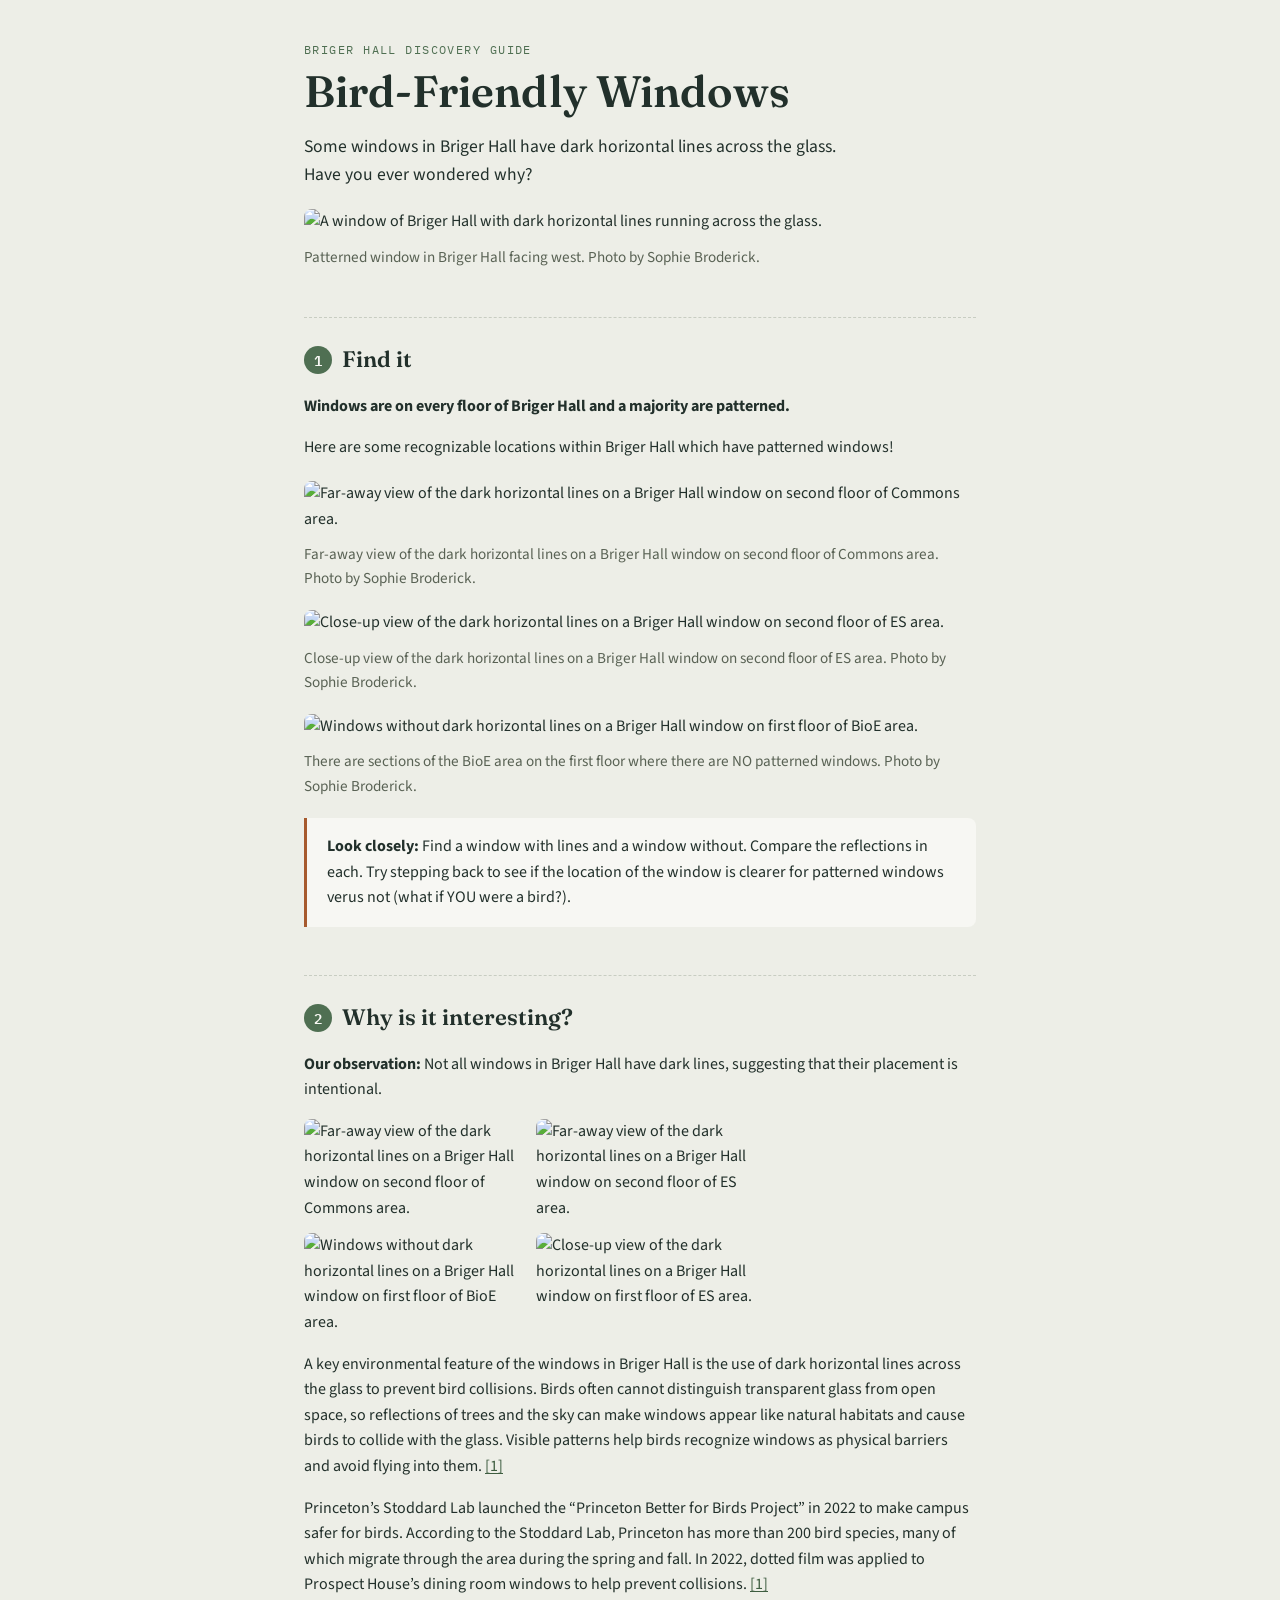
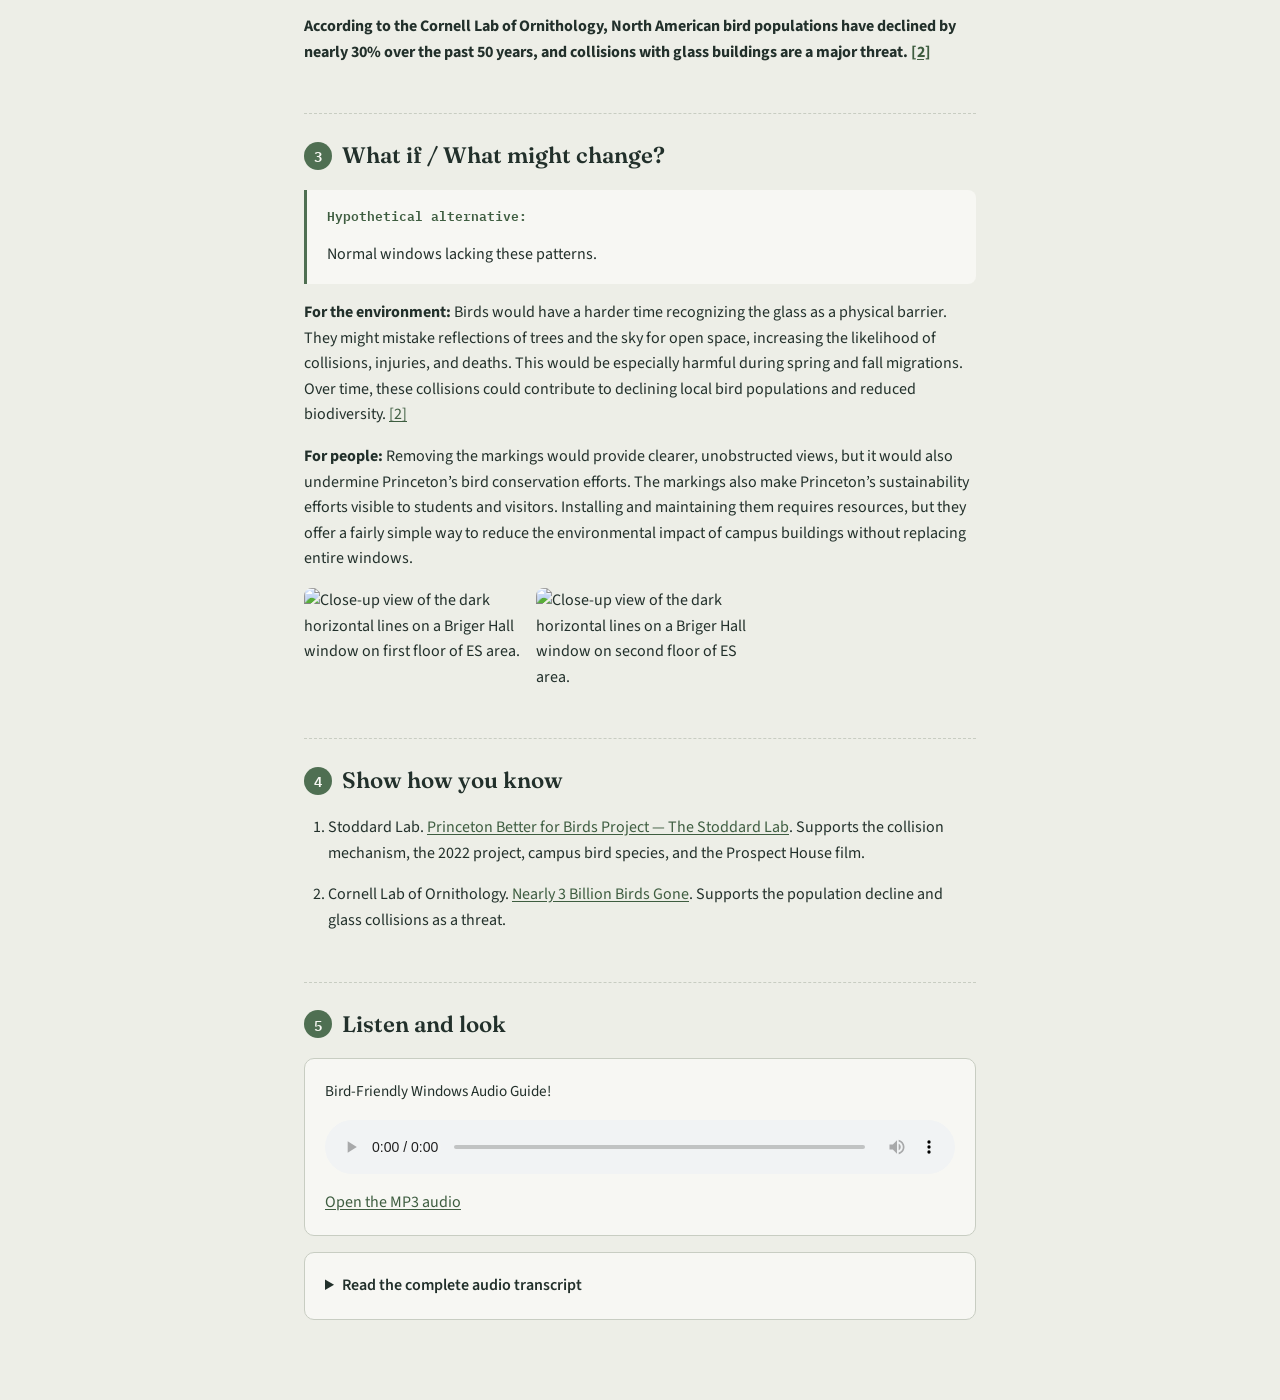
==== briger-hall-windows.html @ 42fb3846 "our website!" ====
<!DOCTYPE html>
<html lang="en">
<head>
  <meta charset="UTF-8">
  <meta name="viewport" content="width=device-width, initial-scale=1.0">
  <title>Bird-Friendly Windows: Briger Hall Discovery Guide</title>
  <link rel="stylesheet" href="style.css">
  <link rel="preconnect" href="https://fonts.googleapis.com">
  <link href="https://fonts.googleapis.com/css2?family=Fraunces:wght@600&amp;family=Source+Sans+3&amp;family=IBM+Plex+Mono&amp;display=swap" rel="stylesheet">
</head>
<body>
  <a class="skip-link" href="#main-content">Skip to feature guide</a>
  <main class="station" id="main-content">
    <header>
      <div class="eyebrow">Briger Hall Discovery Guide</div>
      <h1>Bird-Friendly Windows</h1>
      <p class="intro">Some windows in Briger Hall have dark horizontal lines across the glass. Have you ever wondered why?</p>
    </header>
	<!-- big photo at start -->
	<figure class="feature-image">
        <img src="images/windows_image1.png" alt="A window of Briger Hall with dark horizontal lines running across the glass.">
        <figcaption>Patterned window in Briger Hall facing west. Photo by Sophie Broderick.</figcaption>
    </figure>
	

    <section class="section" aria-labelledby="find-heading">
      <h2 id="find-heading"><span class="marker" aria-hidden="true">1</span> Find it</h2>
      <strong>Windows are on every floor of Briger Hall and a majority are patterned.</strong>
	  <p> Here are some recognizable locations within Briger Hall which have patterned windows!</p>
	  <figure class="feature-image">
        <img src="images/windows_image3.png" alt="Far-away view of the dark horizontal lines on a Briger Hall window on second floor of Commons area.">
        <figcaption>Far-away view of the dark horizontal lines on a Briger Hall window on second floor of Commons area. Photo by Sophie Broderick.</figcaption>
      </figure>
      <figure class="feature-image">
        <img src="images/windows_image2.png" alt="Close-up view of the dark horizontal lines on a Briger Hall window on second floor of ES area.">
        <figcaption>Close-up view of the dark horizontal lines on a Briger Hall window on second floor of ES area. Photo by Sophie Broderick.</figcaption>
      </figure>
	  <figure class="feature-image">
        <img src="images/windows_image4.png" alt="Windows without dark horizontal lines on a Briger Hall window on first floor of BioE area.">
        <figcaption>There are sections of the BioE area on the first floor where there are NO patterned windows. Photo by Sophie Broderick.</figcaption>
      </figure>
      <div class="activity">
        <p><strong>Look closely:</strong> Find a window with lines and a window without. Compare the reflections in each. Try stepping back to see if the location of the window is clearer for patterned windows verus not (what if YOU were a bird?).</p>
      </div>
    </section>

    <section class="section" aria-labelledby="interesting-heading">
      <h2 id="interesting-heading"><span class="marker" aria-hidden="true">2</span> Why is it interesting?</h2>
      <p><strong>Our observation:</strong> Not all windows in Briger Hall have dark lines, suggesting that their placement is intentional.</p>
      <div class="gallery">
        <img src="images/windows_image2.png" alt="Far-away view of the dark horizontal lines on a Briger Hall window on second floor of Commons area.">
        <img src="images/windows_image3.png" alt="Far-away view of the dark horizontal lines on a Briger Hall window on second floor of ES area.">
        <img src="images/windows_image4.png" alt="Windows without dark horizontal lines on a Briger Hall window on first floor of BioE area.">
		<img src="images/windows_image5.png" alt="Close-up view of the dark horizontal lines on a Briger Hall window on first floor of ES area.">
      </div>
      <p>A key environmental feature of the windows in Briger Hall is the use of dark horizontal lines across the glass to prevent bird collisions. Birds often cannot distinguish transparent glass from open space, so reflections of trees and the sky can make windows appear like natural habitats and cause birds to collide with the glass. Visible patterns help birds recognize windows as physical barriers and avoid flying into them. <a href="#source-1">[1]</a></p>
      <p>Princeton’s Stoddard Lab launched the “Princeton Better for Birds Project” in 2022 to make campus safer for birds. According to the Stoddard Lab, Princeton has more than 200 bird species, many of which migrate through the area during the spring and fall. In 2022, dotted film was applied to Prospect House’s dining room windows to help prevent collisions. <a href="#source-1">[1]</a></p>
      <strong>According to the Cornell Lab of Ornithology, North American bird populations have declined by nearly 30% over the past 50 years, and collisions with glass buildings are a major threat. <a href="#source-2">[2]</a></strong>
    </section>

    <section class="section" aria-labelledby="what-if-heading">
      <h2 id="what-if-heading"><span class="marker" aria-hidden="true">3</span> What if / What might change?</h2>
      <div class="counterfactual">
        <p class="scenario-label">Hypothetical alternative:</p>
        <p>Normal windows lacking these patterns.</p>
      </div>
      <p><strong>For the environment:</strong> Birds would have a harder time recognizing the glass as a physical barrier. They might mistake reflections of trees and the sky for open space, increasing the likelihood of collisions, injuries, and deaths. This would be especially harmful during spring and fall migrations. Over time, these collisions could contribute to declining local bird populations and reduced biodiversity. <a href="#source-2">[2]</a></p>
      <p><strong>For people:</strong> Removing the markings would provide clearer, unobstructed views, but it would also undermine Princeton’s bird conservation efforts. The markings also make Princeton’s sustainability efforts visible to students and visitors. Installing and maintaining them requires resources, but they offer a fairly simple way to reduce the environmental impact of campus buildings without replacing entire windows.</p>
    </section>
	
	<div class="gallery">
		<img src="images/windows_image6.png" alt="Close-up view of the dark horizontal lines on a Briger Hall window on first floor of ES area.">
		<img src="images/windows_image7.png" alt="Close-up view of the dark horizontal lines on a Briger Hall window on second floor of ES area.">
      </div>

    <section class="section" aria-labelledby="sources-heading">
      <h2 id="sources-heading"><span class="marker" aria-hidden="true">4</span> Show how you know</h2>
      <ol class="sources">
        <li id="source-1">Stoddard Lab. <a href="https://www.marycstoddard.com/princeton-better-for-birds-project">Princeton Better for Birds Project — The Stoddard Lab</a>. Supports the collision mechanism, the 2022 project, campus bird species, and the Prospect House film.</li>
        <li id="source-2">Cornell Lab of Ornithology. <a href="https://www.birds.cornell.edu/home/bring-birds-back/">Nearly 3 Billion Birds Gone</a>. Supports the population decline and glass collisions as a threat.</li>
      </ol>
    </section>

    <section class="section" aria-labelledby="listen-heading">
      <h2 id="listen-heading"><span class="marker" aria-hidden="true">5</span> Listen and look</h2>
      <figure class="audio-guide">
        <figcaption id="audio-caption">Bird-Friendly Windows Audio Guide!</figcaption>
        <audio controls preload="metadata" src="audio/briger-hall-windows.mp3" aria-describedby="audio-caption">
          Your browser does not support the audio player. Use the MP3 link below.
        </audio>
        <p><a href="audio/briger-hall-windows.mp3">Open the MP3 audio</a></p>
      </figure>
      <details class="transcript">
        <summary>Read the complete audio transcript</summary>
        <div class="transcript-text">
          <p>Look at the windows on the west and north sides of Briger Hall. They have dark horizontal lines across the glass.</p>
          <p>Birds often cannot distinguish transparent glass from open space. Reflections of trees and the sky can make windows appear like natural habitats and cause birds to collide with the glass. Visible patterns help birds recognize windows as physical barriers. According to the Cornell Lab of Ornithology, North American bird populations have declined by nearly thirty percent over the past fifty years, and collisions with glass buildings are a major threat.</p>
          <p>Princeton’s Stoddard Lab launched the Princeton Better for Birds Project in 2022. According to the lab, Princeton has more than two hundred bird species, many of which migrate through the area during the spring and fall.</p>
          <p>Now consider normal windows without these patterns. Birds might mistake reflections for open space, increasing the likelihood of collisions, injuries, and deaths, especially during migration. Removing the markings would give people clearer views, but it would undermine Princeton’s bird conservation efforts. Installing and maintaining the markings requires resources, but they are a fairly simple way to reduce the environmental impact of a building without replacing entire windows.</p>
        </div>
      </details>
    </section>
  </main>
</body>
</html>
---- style.css ----
/* Briger Hall Discovery Guide — shared station styling
   Field-guide aesthetic: think trail markers, museum placards, a notebook in the field. */
:root {
  --ink: #22302B;
  --paper: #EDEEE7;
  --paper-raised: #F7F7F3;
  --moss: #4F6F52;
  --rust: #A65A2E;
  --line: #C8CDC2;
  --muted: #596254;
  --font-display: "Fraunces", Georgia, serif;
  --font-body: "Source Sans 3", -apple-system, BlinkMacSystemFont, sans-serif;
  --font-mono: "IBM Plex Mono", ui-monospace, Menlo, monospace;
}
* { box-sizing: border-box; }
body {
  margin: 0;
  background: var(--paper);
  color: var(--ink);
  font-family: var(--font-body);
  line-height: 1.6;
}
a { color: #3E5D40; text-underline-offset: 0.15em; }
a:hover { text-decoration-thickness: 2px; }
a:focus-visible, summary:focus-visible, audio:focus-visible {
  outline: 3px solid var(--rust);
  outline-offset: 4px;
}
.skip-link {
  position: absolute;
  left: 1rem;
  top: -8rem;
  padding: 0.75rem 1rem;
  background: var(--paper-raised);
  z-index: 1;
}
.skip-link:focus { top: 1rem; }
.station {
  max-width: 720px;
  margin: 0 auto;
  padding: 2.5rem 1.5rem 4rem;
  overflow-wrap: anywhere;
}

/* Eyebrow + title */
.eyebrow {
  font-family: var(--font-mono);
  font-size: 0.75rem;
  letter-spacing: 0.12em;
  text-transform: uppercase;
  color: var(--moss);
  margin-bottom: 0.5rem;
}
h1 {
  font-family: var(--font-display);
  font-weight: 600;
  font-size: clamp(2rem, 5vw, 2.75rem);
  line-height: 1.1;
  margin: 0 0 1rem;
}
.intro {
  font-size: 1.1rem;
  color: var(--ink);
  max-width: 60ch;
}

/* Trail-marker section headers */
.section {
  margin-top: 3rem;
  padding-top: 1.5rem;
  border-top: 1px dashed var(--line);
}
.section h2 {
  font-family: var(--font-display);
  font-size: 1.4rem;
  font-weight: 600;
  display: flex;
  align-items: center;
  gap: 0.6rem;
  margin: 0 0 1rem;
}
.marker {
  display: inline-flex;
  align-items: center;
  justify-content: center;
  width: 1.75rem;
  height: 1.75rem;
  border-radius: 999px;
  background: var(--moss);
  color: var(--paper-raised);
  font-family: var(--font-mono);
  font-size: 0.85rem;
  flex-shrink: 0;
}

/* Chatbot box */
.chat-box {
  background: var(--paper-raised);
  border: 1px solid var(--line);
  border-radius: 10px;
  padding: 1.25rem 1.5rem;
}
.chat-box a.chat-link {
  display: inline-block;
  margin-top: 0.5rem;
  background: var(--rust);
  color: var(--paper-raised);
  text-decoration: none;
  font-weight: 600;
  padding: 0.6rem 1.1rem;
  border-radius: 6px;
}
.chat-box ul {
  margin: 0.75rem 0 0;
  padding-left: 1.2rem;
}

/* Activity callout */
.activity {
  background: var(--paper-raised);
  border-left: 3px solid var(--rust);
  padding: 1rem 1.25rem;
  border-radius: 0 8px 8px 0;
}

/* Images */
.gallery {
  display: flex;
  gap: 0.75rem;
  flex-wrap: wrap;
  margin-top: 1rem;
}
.gallery img {
  width: 100%;
  max-width: 220px;
  border-radius: 8px;
  object-fit: cover;
}

/* Next station */
.next-station {
  margin-top: 3rem;
  padding: 1.25rem 1.5rem;
  background: var(--ink);
  color: var(--paper);
  border-radius: 10px;
  display: flex;
  align-items: center;
  justify-content: space-between;
  gap: 1rem;
  flex-wrap: wrap;
}
.next-station a {
  color: var(--paper);
  font-weight: 600;
}

/* SDG connection */
.sdg-box {
  background: var(--paper-raised);
  border: 1px solid var(--line);
  border-radius: 10px;
  padding: 1.25rem 1.5rem;
}
.sdg-tags {
  margin: 0.5rem 0 1rem;
}
.sdg-tag {
  display: inline-flex;
  align-items: center;
  background: var(--moss);
  color: var(--paper-raised);
  font-family: var(--font-mono);
  font-size: 0.8rem;
  font-weight: 600;
  padding: 0.3rem 0.7rem;
  border-radius: 999px;
  margin: 0 0.4rem 0.4rem 0;
}

/* Feature-guide additions. Earlier station classes above remain available. */
.feature-image { margin: 1.25rem 0; }
.feature-image img {
  display: block;
  width: 100%;
  height: auto;
  border-radius: 8px;
}
figcaption {
  margin-top: 0.6rem;
  color: var(--muted);
  font-size: 0.95rem;
}
.counterfactual {
  background: var(--paper-raised);
  border-left: 3px solid var(--moss);
  padding: 1rem 1.25rem;
  border-radius: 0 8px 8px 0;
}
.scenario-label {
  margin-top: 0;
  font-family: var(--font-mono);
  font-size: 0.8rem;
  font-weight: 600;
  color: #3E5D40;
}
.counterfactual p:last-child, .activity p:last-child { margin-bottom: 0; }
.activity p:first-child { margin-top: 0; }
.uncertainty { color: var(--muted); }
.sources { padding-left: 1.5rem; }
.sources li { margin-bottom: 1rem; scroll-margin-top: 1.5rem; }
.sources li:target {
  background: var(--paper-raised);
  outline: 2px solid var(--moss);
  outline-offset: 4px;
}
.audio-guide, .transcript {
  margin: 1rem 0;
  background: var(--paper-raised);
  border: 1px solid var(--line);
  border-radius: 10px;
  padding: 1.25rem;
}
.audio-guide figcaption { margin: 0 0 1rem; color: var(--ink); }
.audio-guide audio { display: block; width: 100%; }
.audio-guide p { margin-bottom: 0; }
.transcript summary { cursor: pointer; font-weight: 600; }
.transcript-text { margin-top: 1rem; }
@media (max-width: 480px) {
  .station { padding: 1.75rem 1rem 3rem; }
  .section h2 { align-items: flex-start; }
  .marker { margin-top: 0.15rem; }
  .audio-guide, .transcript { padding: 1rem; }
}
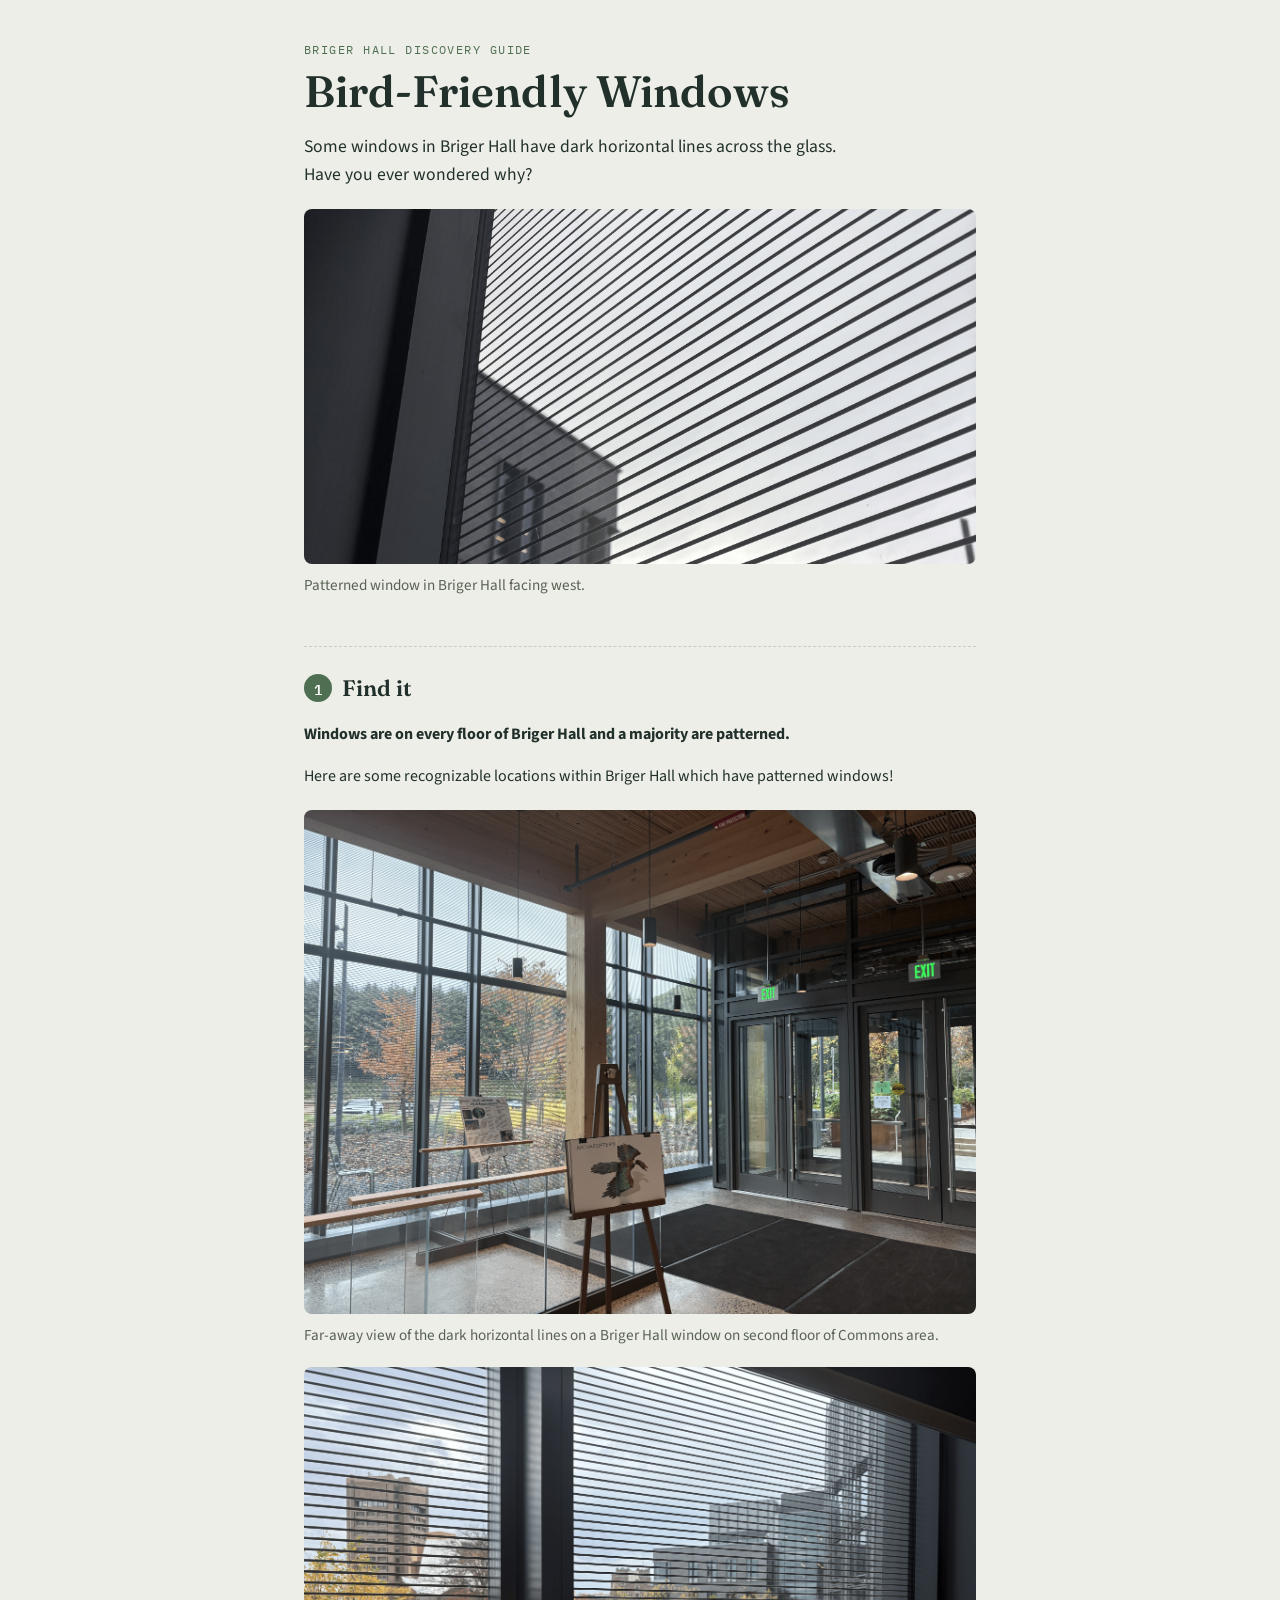
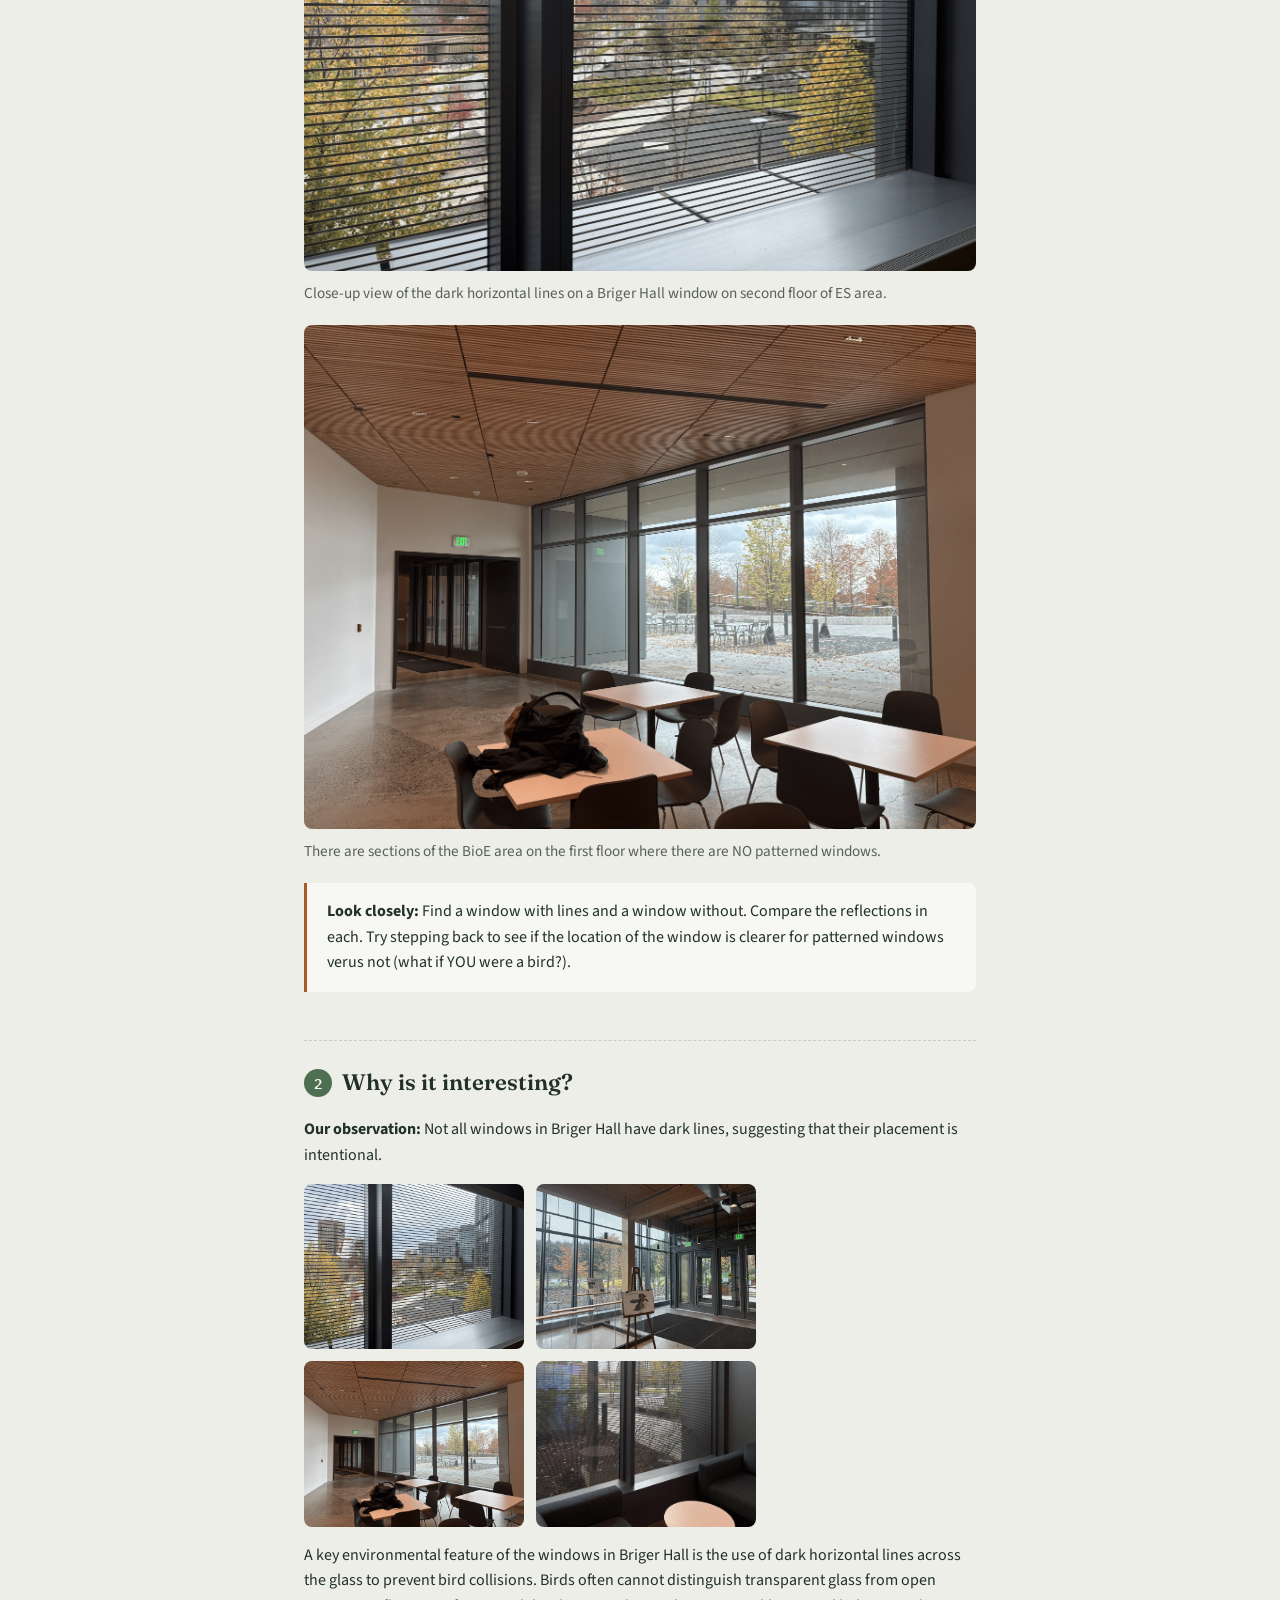
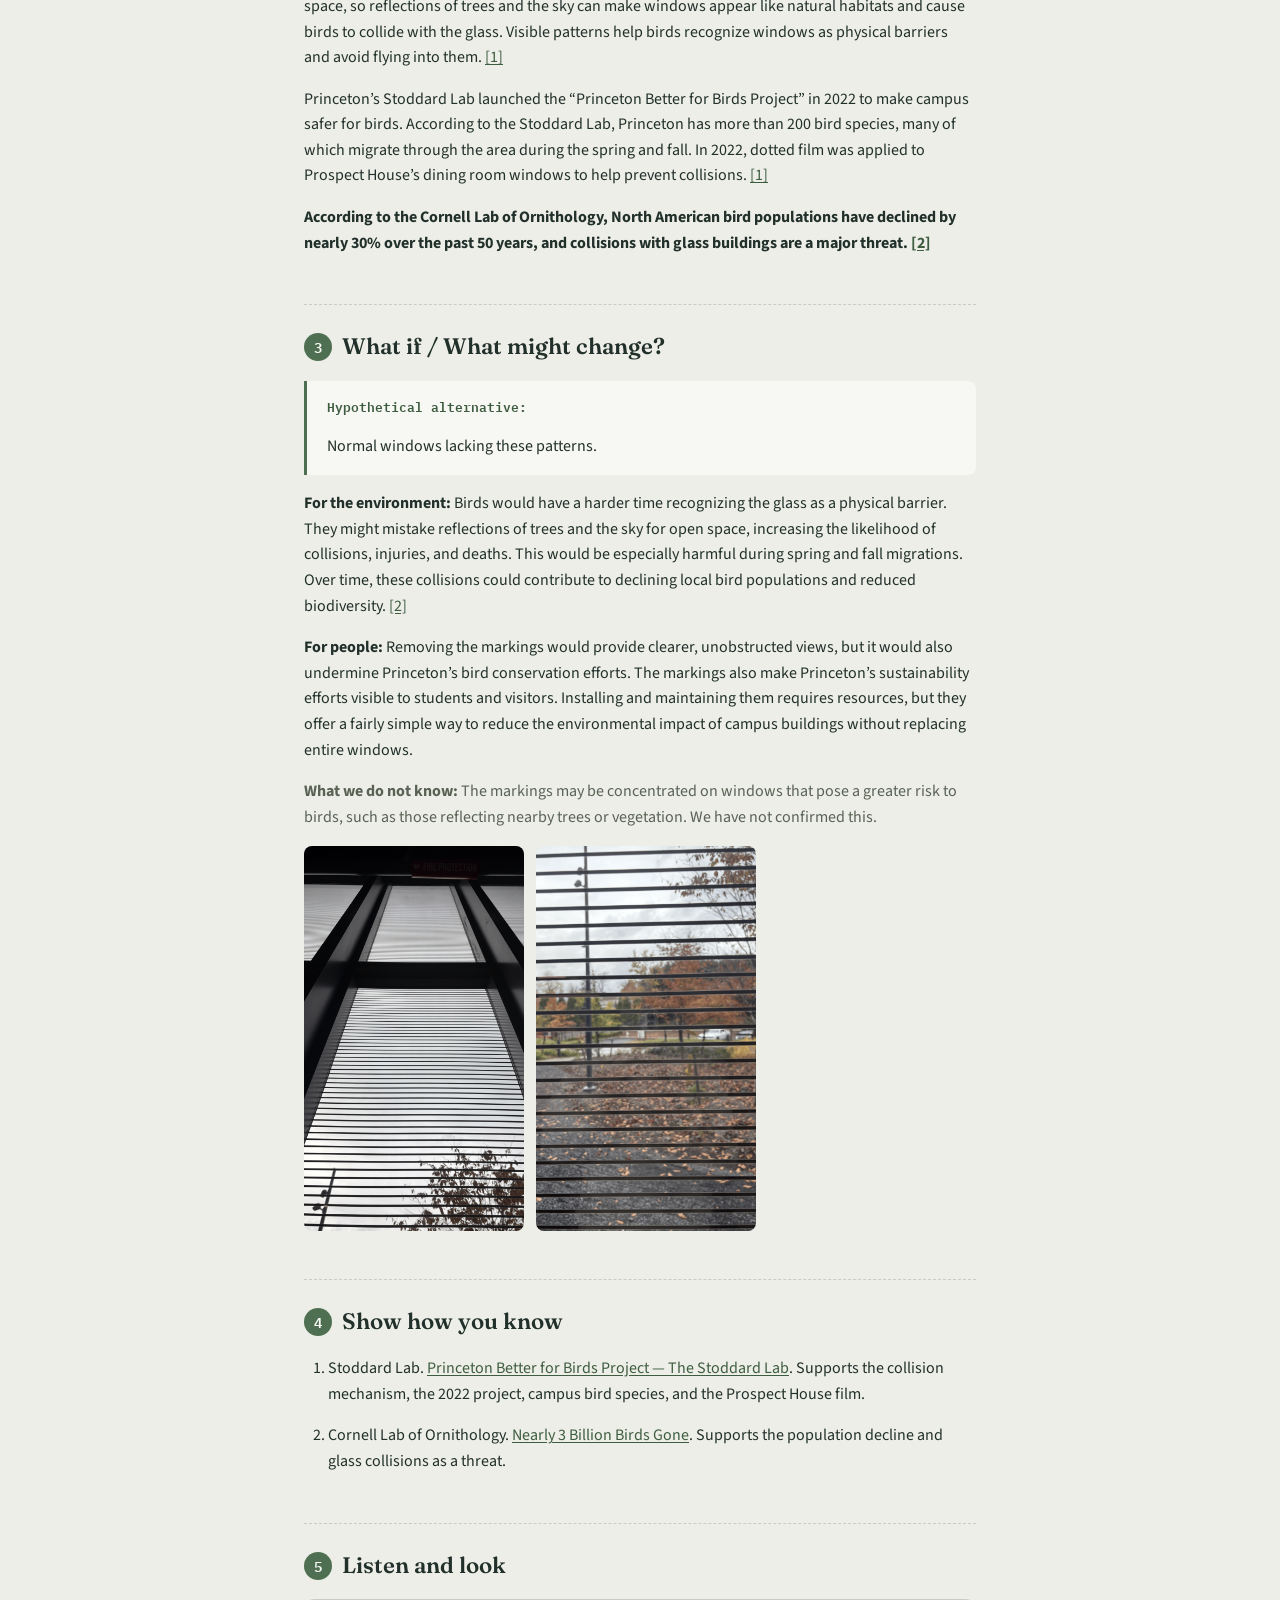
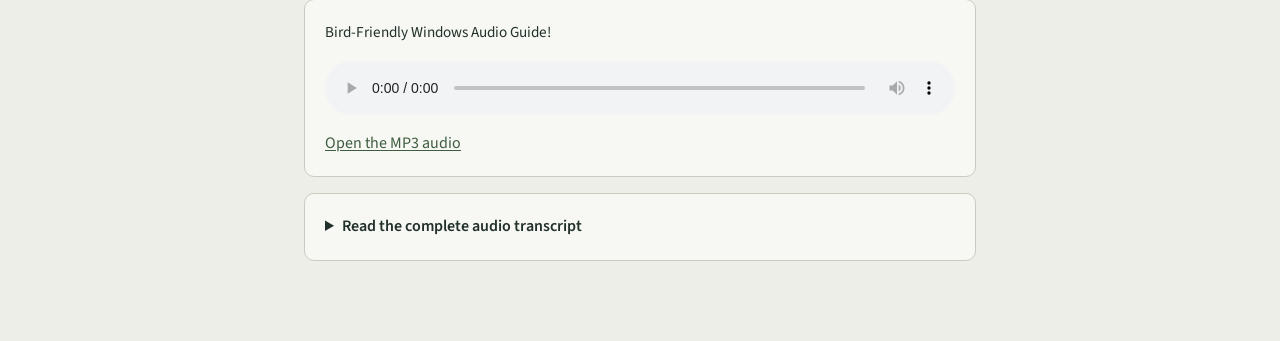
==== commit 5dae688e: "our website!!" ====
--- a/briger-hall-windows.html
+++ b/briger-hall-windows.html
@@ -18,8 +18,8 @@
     </header>
 	<!-- big photo at start -->
 	<figure class="feature-image">
-        <img src="images/windows_image1.png" alt="A window of Briger Hall with dark horizontal lines running across the glass.">
-        <figcaption>Patterned window in Briger Hall facing west. Photo by Sophie Broderick.</figcaption>
+        <img src="images/windows_image1.png" alt="A window of Briger Hall with dark horizontal lines running across the glass. Photo by Sophie Broderick.">
+        <figcaption>Patterned window in Briger Hall facing west.</figcaption>
     </figure>
 	
 
@@ -28,16 +28,16 @@
       <strong>Windows are on every floor of Briger Hall and a majority are patterned.</strong>
 	  <p> Here are some recognizable locations within Briger Hall which have patterned windows!</p>
 	  <figure class="feature-image">
-        <img src="images/windows_image3.png" alt="Far-away view of the dark horizontal lines on a Briger Hall window on second floor of Commons area.">
-        <figcaption>Far-away view of the dark horizontal lines on a Briger Hall window on second floor of Commons area. Photo by Sophie Broderick.</figcaption>
+        <img src="images/windows_image3.png" alt="Far-away view of the dark horizontal lines on a Briger Hall window on second floor of Commons area. Photo by Sophie Broderick.">
+        <figcaption>Far-away view of the dark horizontal lines on a Briger Hall window on second floor of Commons area.</figcaption>
       </figure>
       <figure class="feature-image">
-        <img src="images/windows_image2.png" alt="Close-up view of the dark horizontal lines on a Briger Hall window on second floor of ES area.">
-        <figcaption>Close-up view of the dark horizontal lines on a Briger Hall window on second floor of ES area. Photo by Sophie Broderick.</figcaption>
+        <img src="images/windows_image2.png" alt="Close-up view of the dark horizontal lines on a Briger Hall window on second floor of ES area. Photo by Sophie Broderick.">
+        <figcaption>Close-up view of the dark horizontal lines on a Briger Hall window on second floor of ES area.</figcaption>
       </figure>
 	  <figure class="feature-image">
-        <img src="images/windows_image4.png" alt="Windows without dark horizontal lines on a Briger Hall window on first floor of BioE area.">
-        <figcaption>There are sections of the BioE area on the first floor where there are NO patterned windows. Photo by Sophie Broderick.</figcaption>
+        <img src="images/windows_image4.png" alt="Windows without dark horizontal lines on a Briger Hall window on first floor of BioE area. Photo by Sophie Broderick.">
+        <figcaption>There are sections of the BioE area on the first floor where there are NO patterned windows.</figcaption>
       </figure>
       <div class="activity">
         <p><strong>Look closely:</strong> Find a window with lines and a window without. Compare the reflections in each. Try stepping back to see if the location of the window is clearer for patterned windows verus not (what if YOU were a bird?).</p>
@@ -66,6 +66,7 @@
       </div>
       <p><strong>For the environment:</strong> Birds would have a harder time recognizing the glass as a physical barrier. They might mistake reflections of trees and the sky for open space, increasing the likelihood of collisions, injuries, and deaths. This would be especially harmful during spring and fall migrations. Over time, these collisions could contribute to declining local bird populations and reduced biodiversity. <a href="#source-2">[2]</a></p>
       <p><strong>For people:</strong> Removing the markings would provide clearer, unobstructed views, but it would also undermine Princeton’s bird conservation efforts. The markings also make Princeton’s sustainability efforts visible to students and visitors. Installing and maintaining them requires resources, but they offer a fairly simple way to reduce the environmental impact of campus buildings without replacing entire windows.</p>
+	  <p class="uncertainty"><strong>What we do not know:</strong> The markings may be concentrated on windows that pose a greater risk to birds, such as those reflecting nearby trees or vegetation. We have not confirmed this.</p>
     </section>
 	
 	<div class="gallery">
@@ -97,7 +98,8 @@
           <p>Birds often cannot distinguish transparent glass from open space. Reflections of trees and the sky can make windows appear like natural habitats and cause birds to collide with the glass. Visible patterns help birds recognize windows as physical barriers. According to the Cornell Lab of Ornithology, North American bird populations have declined by nearly thirty percent over the past fifty years, and collisions with glass buildings are a major threat.</p>
           <p>Princeton’s Stoddard Lab launched the Princeton Better for Birds Project in 2022. According to the lab, Princeton has more than two hundred bird species, many of which migrate through the area during the spring and fall.</p>
           <p>Now consider normal windows without these patterns. Birds might mistake reflections for open space, increasing the likelihood of collisions, injuries, and deaths, especially during migration. Removing the markings would give people clearer views, but it would undermine Princeton’s bird conservation efforts. Installing and maintaining the markings requires resources, but they are a fairly simple way to reduce the environmental impact of a building without replacing entire windows.</p>
-        </div>
+          <p>If you notice, some windows in Briger Hall have these markings but some don't! What variables go into the decision to apply markings to some windows but not to others? This is something that is uncertain since the variables change based on the organization, the building logistics and other goals of the architects. Try to spot a pattern yourself in the placements of patterned windows!</p>
+		</div>
       </details>
     </section>
   </main>
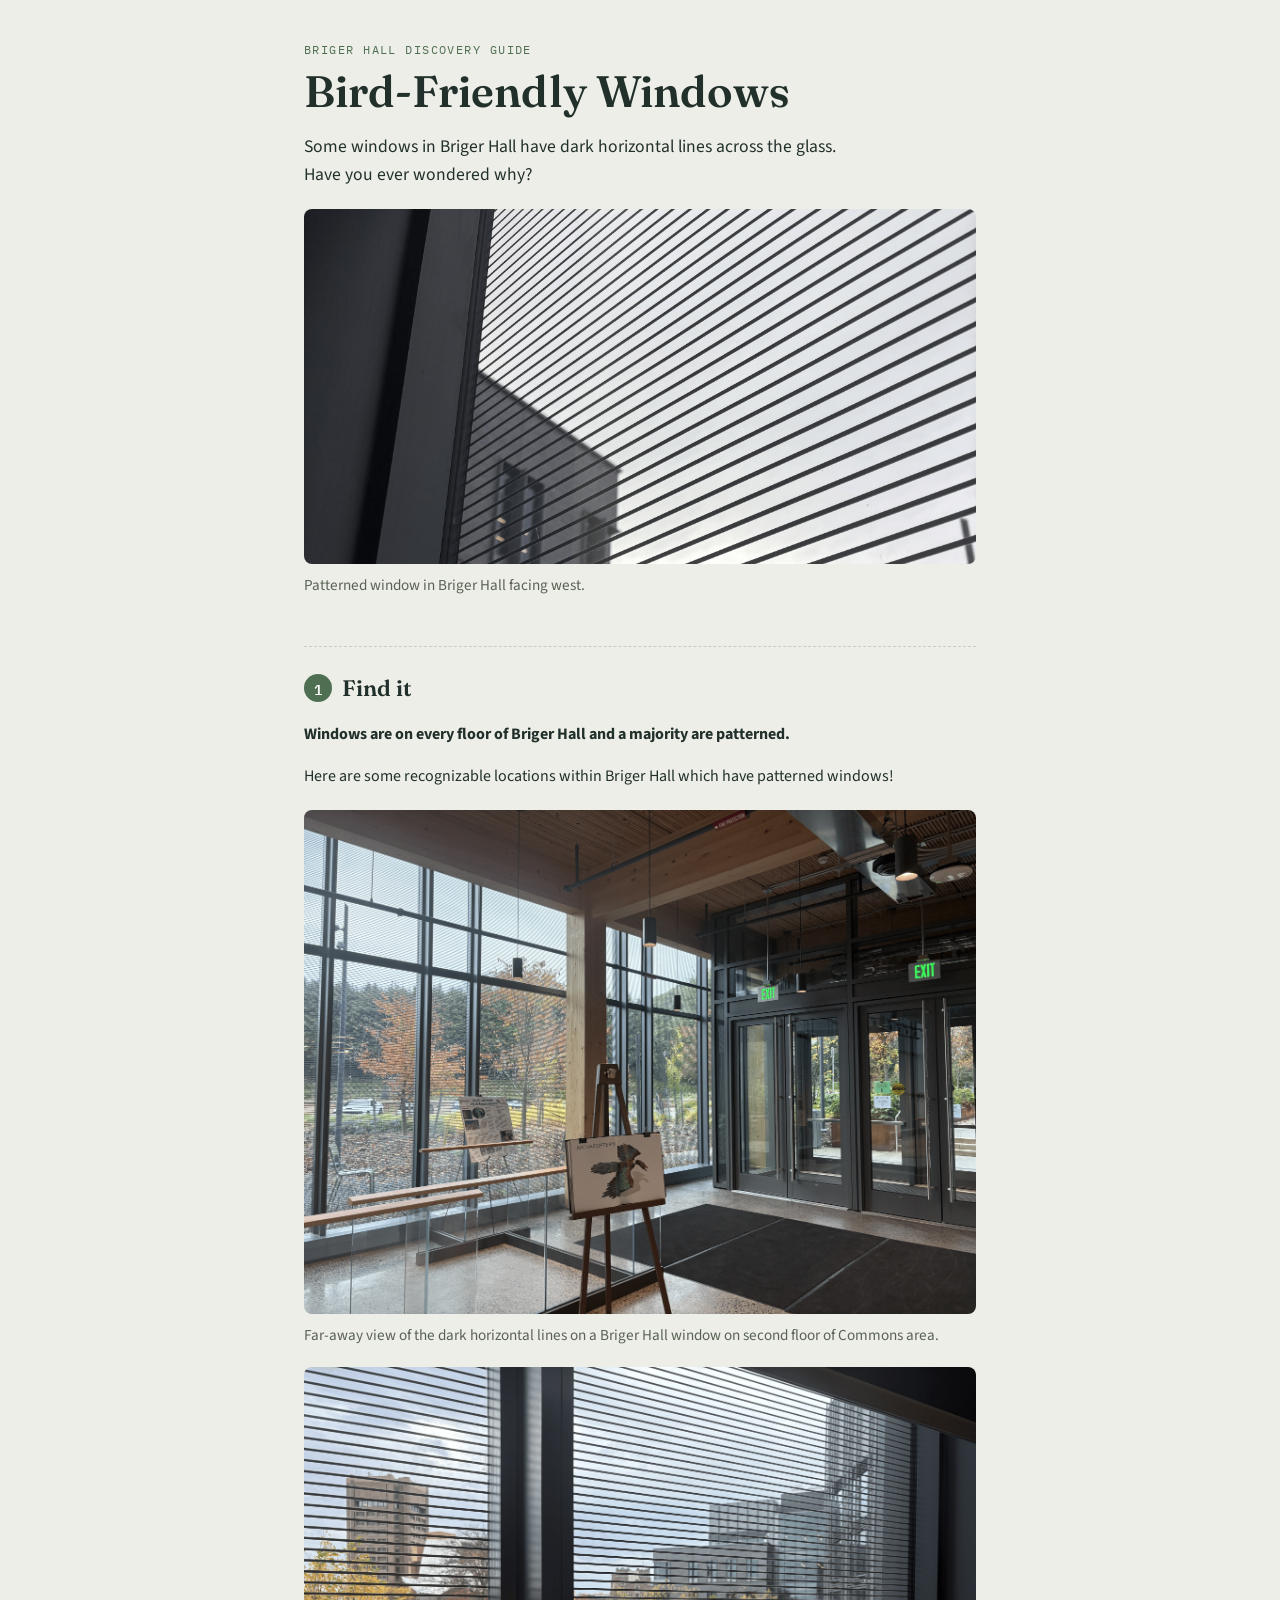
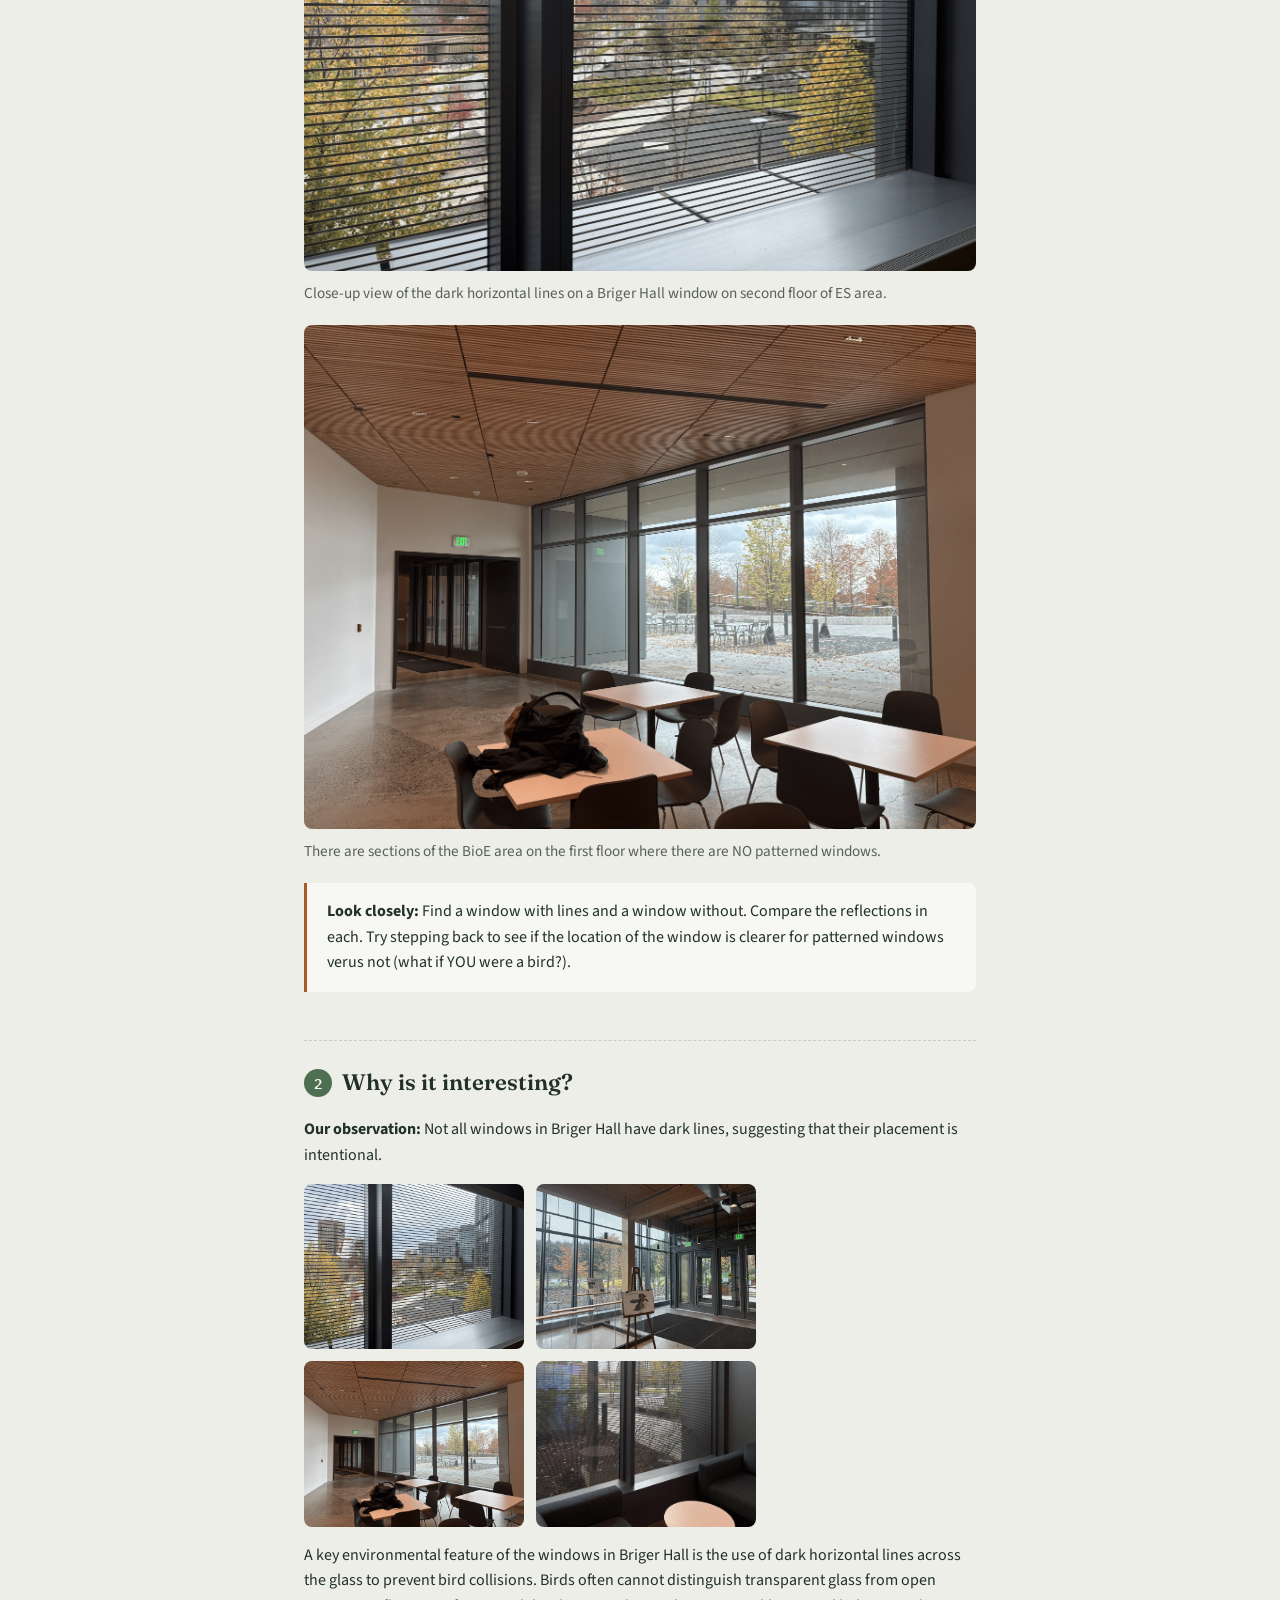
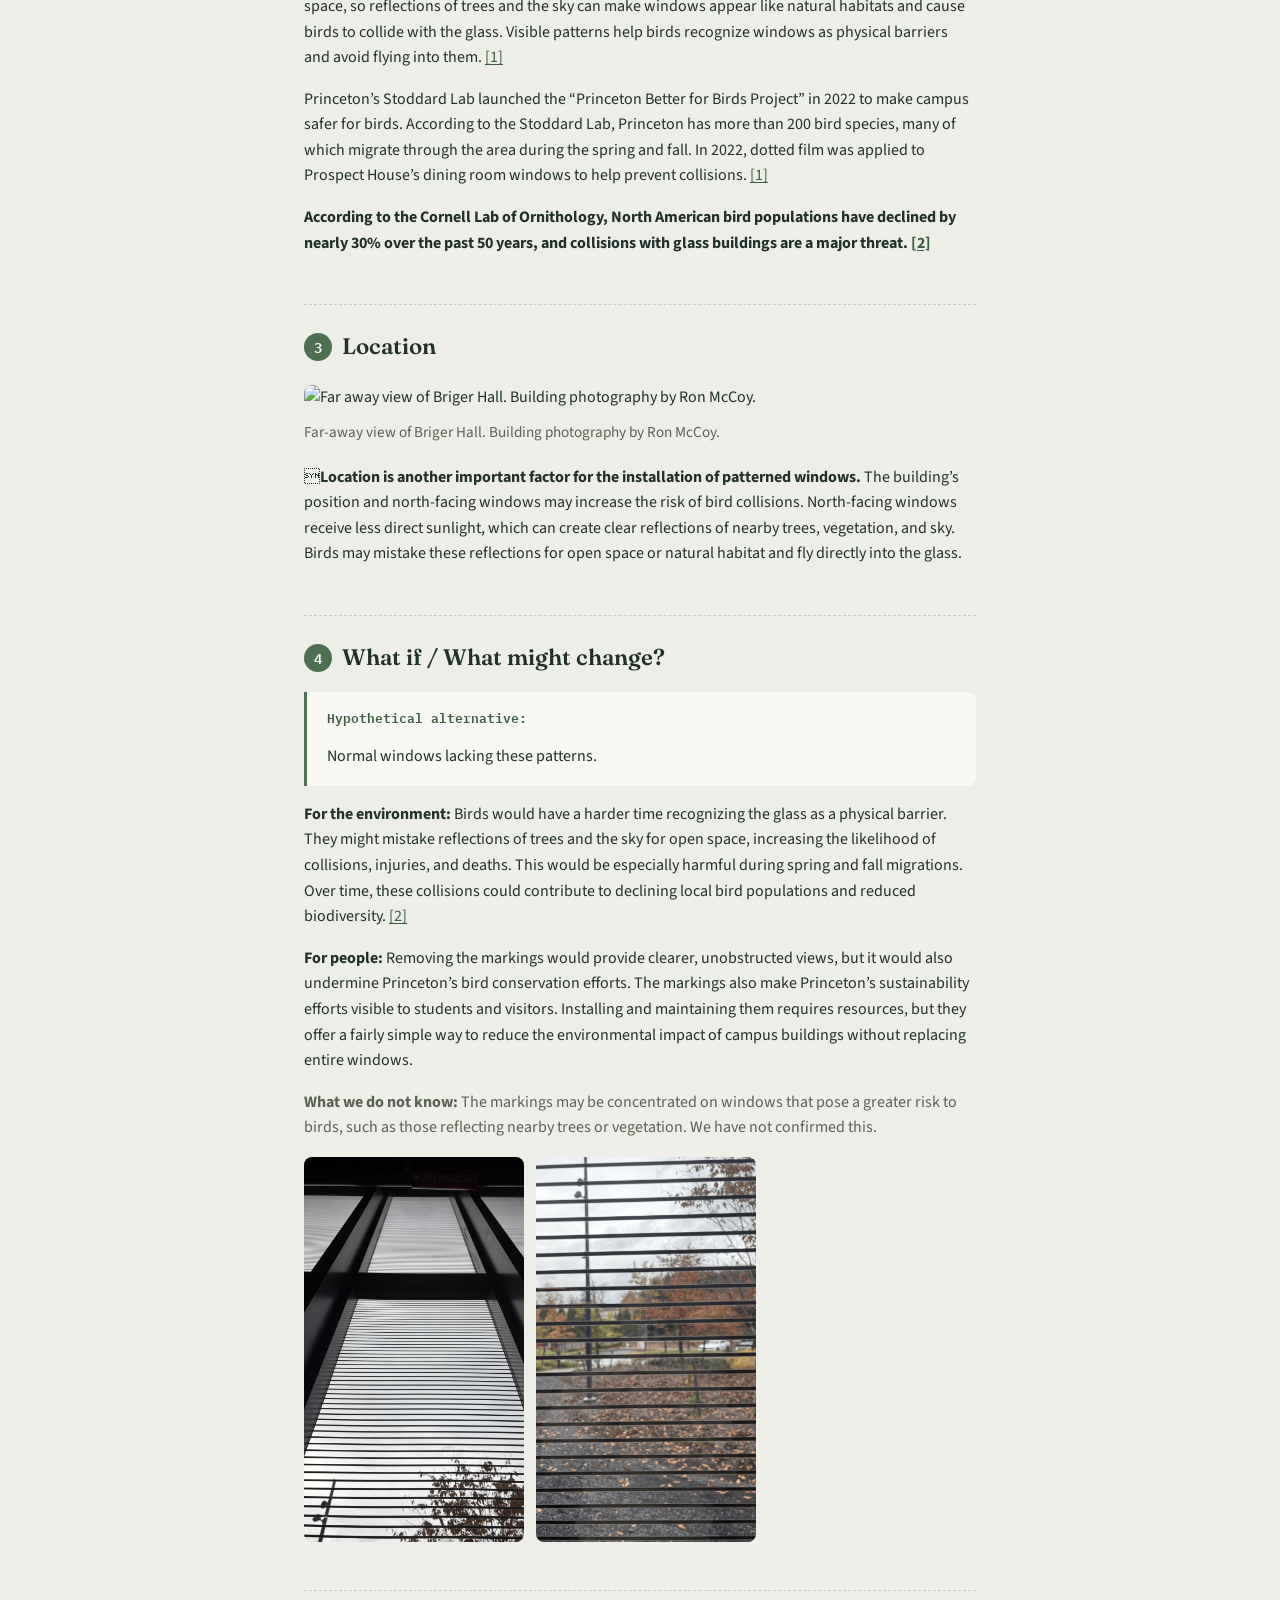
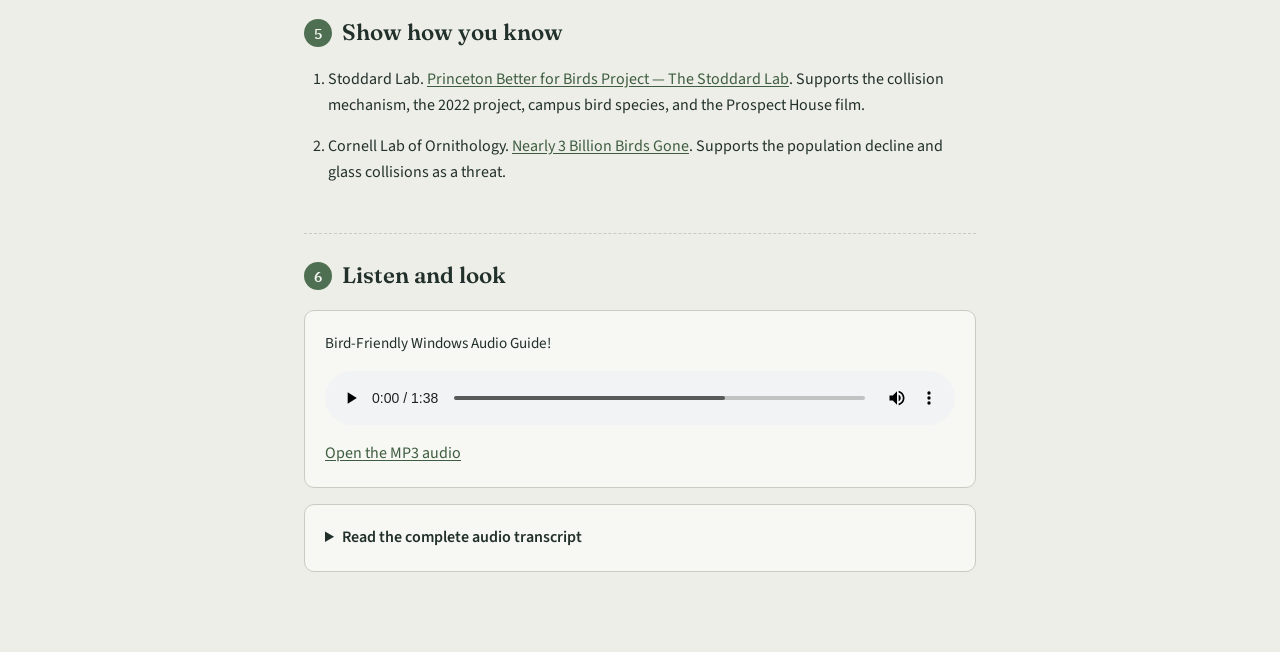
==== commit 1ac7b64f: "added feature Added a new section discussing the location's impact on bird collisions and updated he" ====
--- a/briger-hall-windows.html
+++ b/briger-hall-windows.html
@@ -58,8 +58,17 @@
       <strong>According to the Cornell Lab of Ornithology, North American bird populations have declined by nearly 30% over the past 50 years, and collisions with glass buildings are a major threat. <a href="#source-2">[2]</a></strong>
     </section>
 
+	<section class="section" aria-labelledby="what-if-heading">
+      <h2 id="what-if-heading"><span class="marker" aria-hidden="true">3</span> Location</h2>
+	  <figure class="feature-image">
+        <img src="images/windows_image_update.jpeg" alt="Far away view of Briger Hall. Building photography by Ron McCoy.">
+        <figcaption>Far-away view of Briger Hall. Building photography by Ron McCoy.</figcaption>
+      </figure>
+      <p><strong>Location is another important factor for the installation of patterned windows.</strong> The building’s position and north-facing windows may increase the risk of bird collisions. North-facing windows receive less direct sunlight, which can create clear reflections of nearby trees, vegetation, and sky. Birds may mistake these reflections for open space or natural habitat and fly directly into the glass.</p>
+    </section>
+
     <section class="section" aria-labelledby="what-if-heading">
-      <h2 id="what-if-heading"><span class="marker" aria-hidden="true">3</span> What if / What might change?</h2>
+      <h2 id="what-if-heading"><span class="marker" aria-hidden="true">4</span> What if / What might change?</h2>
       <div class="counterfactual">
         <p class="scenario-label">Hypothetical alternative:</p>
         <p>Normal windows lacking these patterns.</p>
@@ -75,7 +84,7 @@
       </div>
 
     <section class="section" aria-labelledby="sources-heading">
-      <h2 id="sources-heading"><span class="marker" aria-hidden="true">4</span> Show how you know</h2>
+      <h2 id="sources-heading"><span class="marker" aria-hidden="true">5</span> Show how you know</h2>
       <ol class="sources">
         <li id="source-1">Stoddard Lab. <a href="https://www.marycstoddard.com/princeton-better-for-birds-project">Princeton Better for Birds Project — The Stoddard Lab</a>. Supports the collision mechanism, the 2022 project, campus bird species, and the Prospect House film.</li>
         <li id="source-2">Cornell Lab of Ornithology. <a href="https://www.birds.cornell.edu/home/bring-birds-back/">Nearly 3 Billion Birds Gone</a>. Supports the population decline and glass collisions as a threat.</li>
@@ -83,7 +92,7 @@
     </section>
 
     <section class="section" aria-labelledby="listen-heading">
-      <h2 id="listen-heading"><span class="marker" aria-hidden="true">5</span> Listen and look</h2>
+      <h2 id="listen-heading"><span class="marker" aria-hidden="true">6</span> Listen and look</h2>
       <figure class="audio-guide">
         <figcaption id="audio-caption">Bird-Friendly Windows Audio Guide!</figcaption>
         <audio controls preload="metadata" src="audio/briger-hall-windows.mp3" aria-describedby="audio-caption">
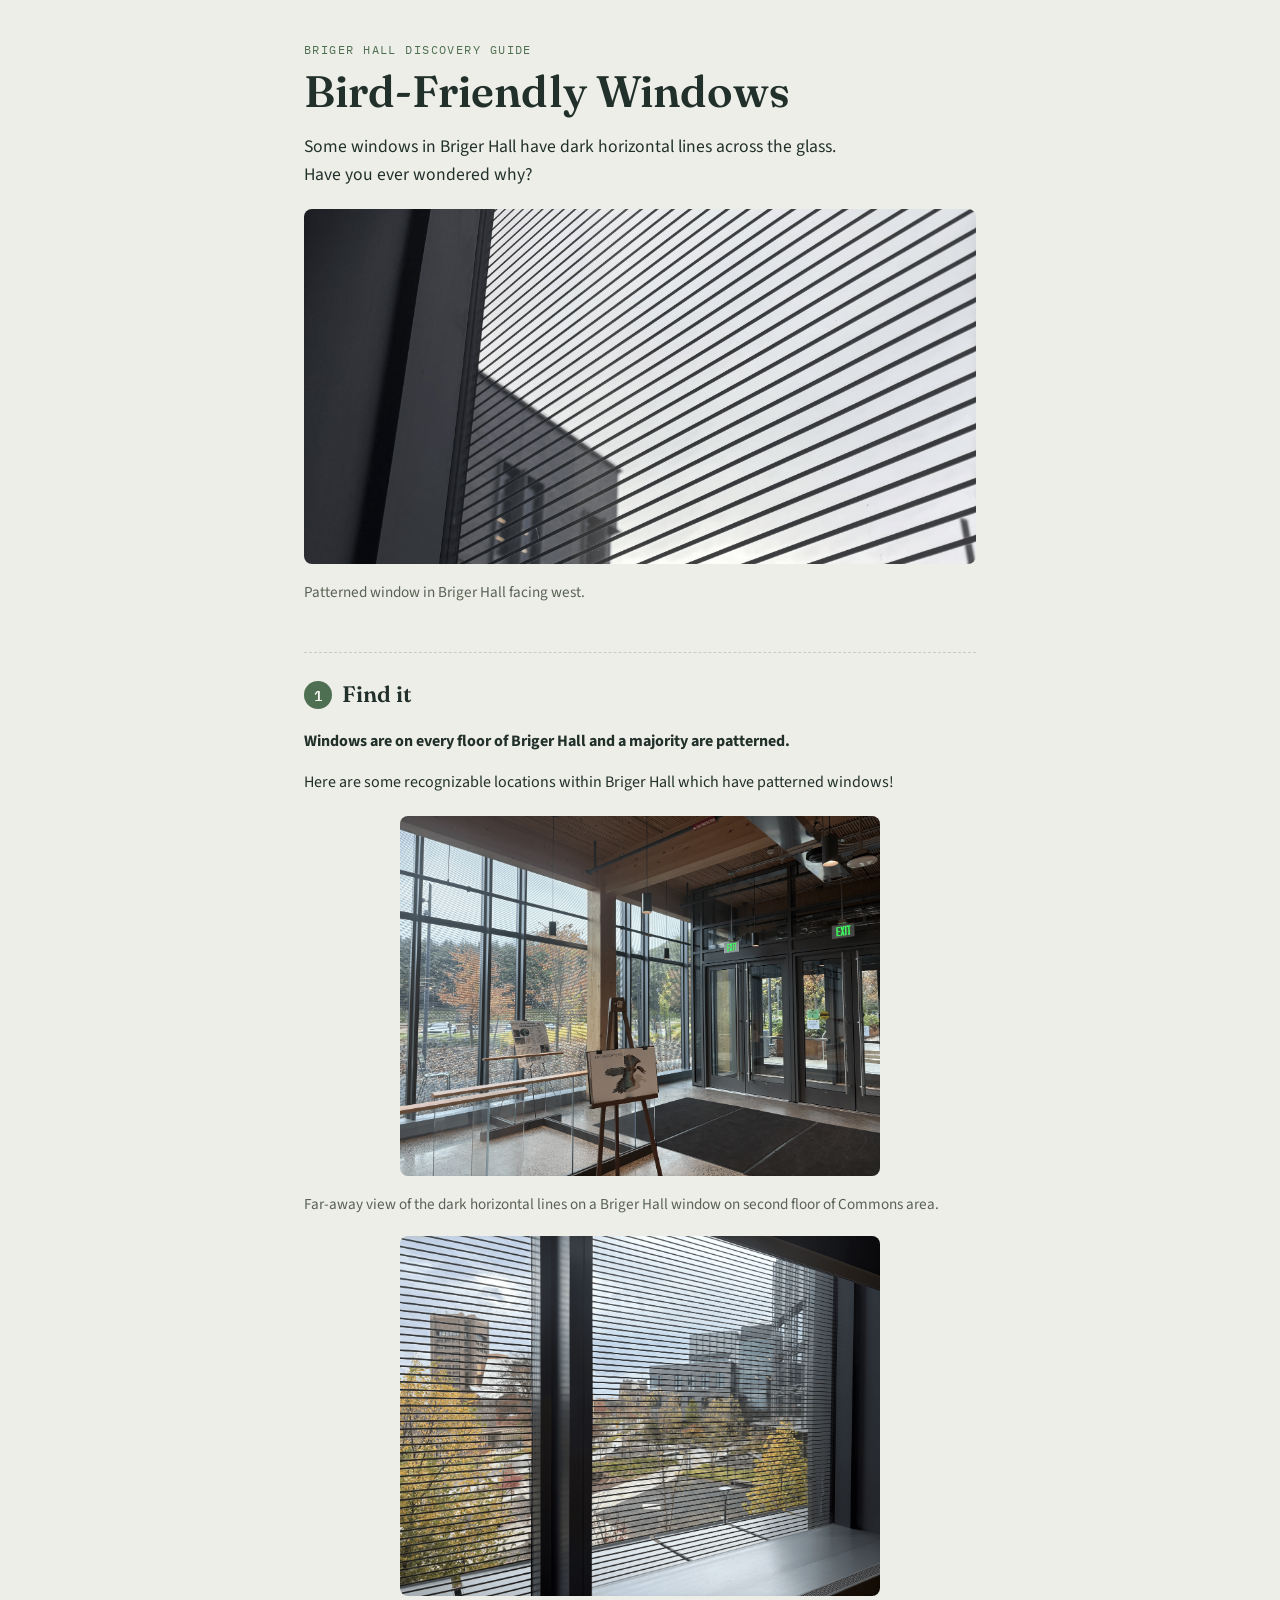
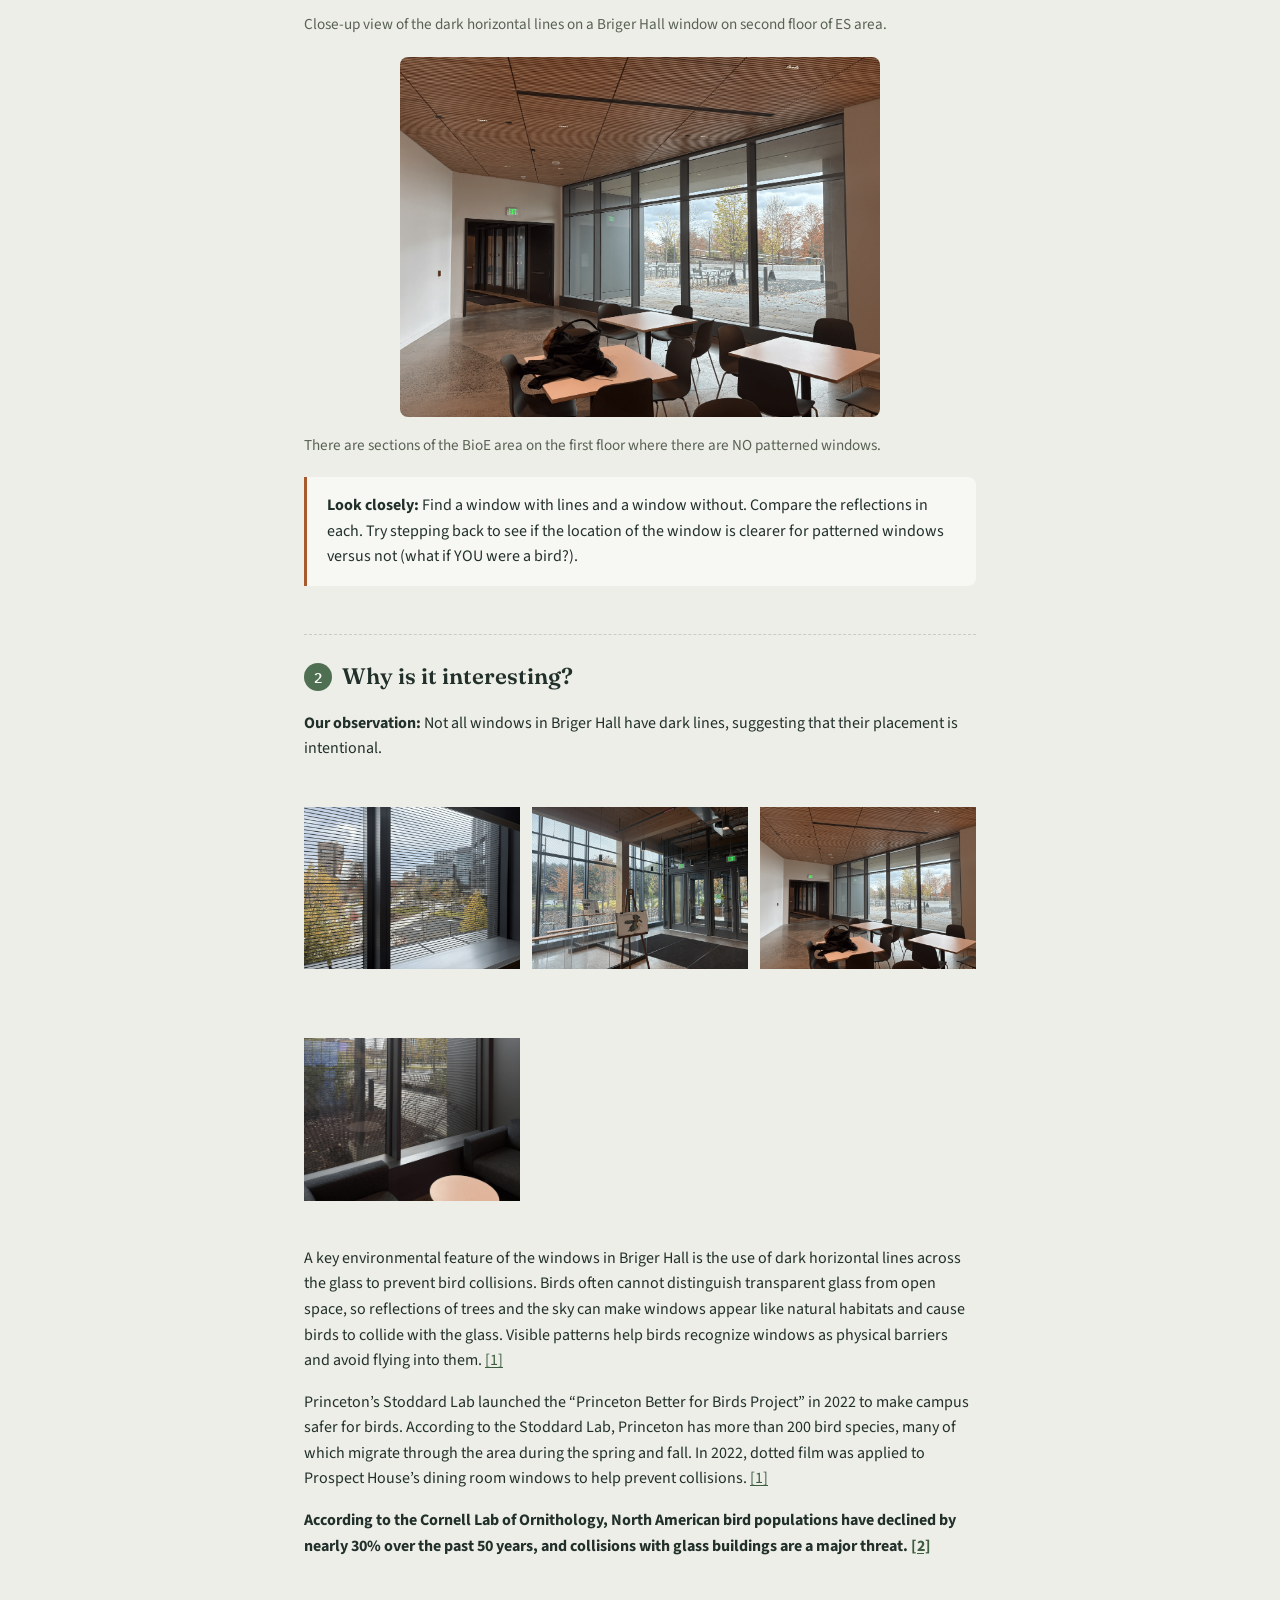
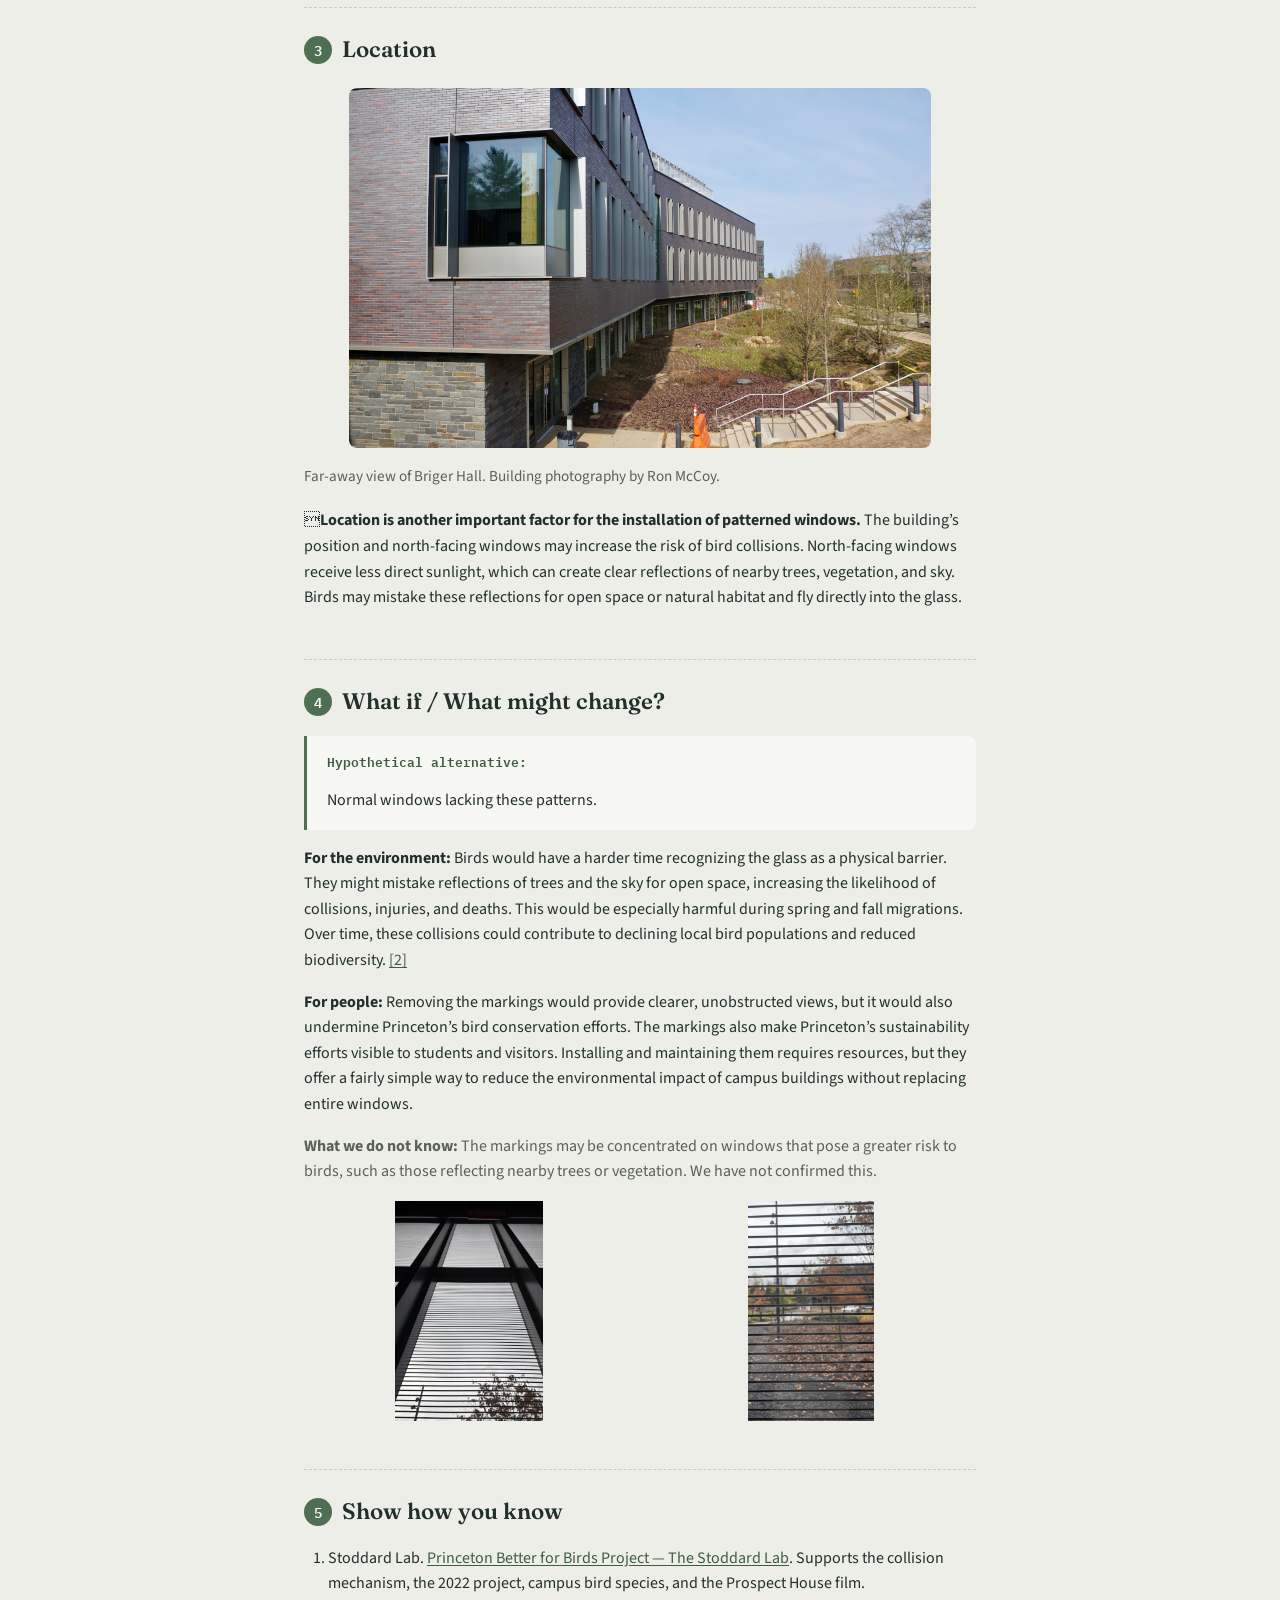
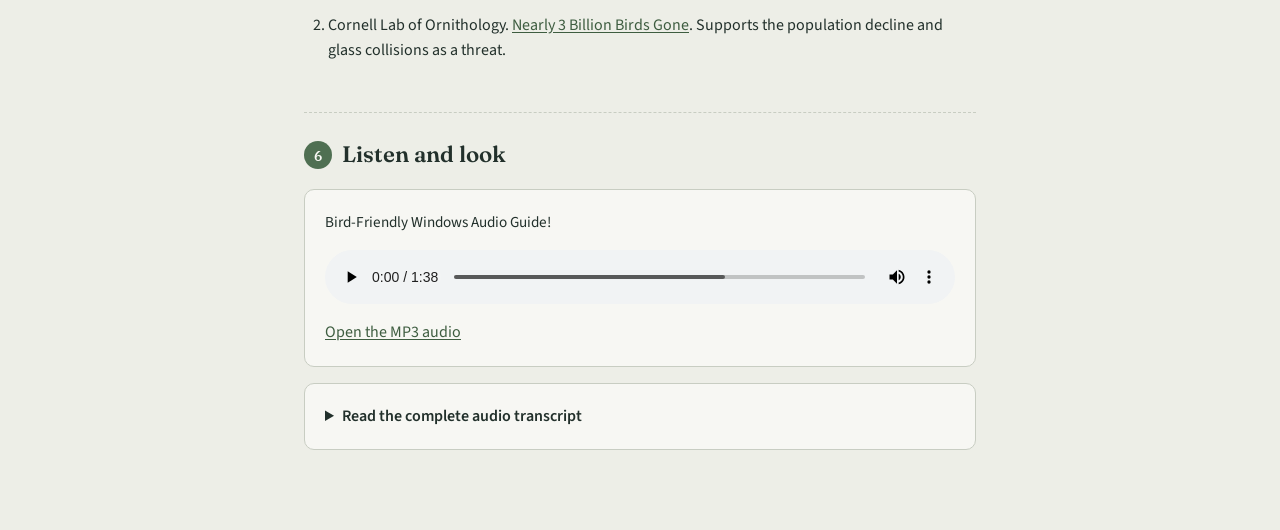
==== commit deab424b: "fixed typo" ====
--- a/briger-hall-windows.html
+++ b/briger-hall-windows.html
@@ -40,7 +40,7 @@
         <figcaption>There are sections of the BioE area on the first floor where there are NO patterned windows.</figcaption>
       </figure>
       <div class="activity">
-        <p><strong>Look closely:</strong> Find a window with lines and a window without. Compare the reflections in each. Try stepping back to see if the location of the window is clearer for patterned windows verus not (what if YOU were a bird?).</p>
+        <p><strong>Look closely:</strong> Find a window with lines and a window without. Compare the reflections in each. Try stepping back to see if the location of the window is clearer for patterned windows versus not (what if YOU were a bird?).</p>
       </div>
     </section>
 
--- a/style.css
+++ b/style.css
@@ -1,5 +1,4 @@
-/* Briger Hall Discovery Guide — shared station styling
-   Field-guide aesthetic: think trail markers, museum placards, a notebook in the field. */
+/* Briger Hall Discovery Guide — shared station styling */
 :root {
   --ink: #22302B;
   --paper: #EDEEE7;
@@ -36,7 +35,9 @@
 }
 .skip-link:focus { top: 1rem; }
 .station {
+  width: 100%;
   max-width: 720px;
+  min-width: 0;
   margin: 0 auto;
   padding: 2.5rem 1.5rem 4rem;
   overflow-wrap: anywhere;
@@ -58,11 +59,7 @@
   line-height: 1.1;
   margin: 0 0 1rem;
 }
-.intro {
-  font-size: 1.1rem;
-  color: var(--ink);
-  max-width: 60ch;
-}
+.intro { font-size: 1.1rem; color: var(--ink); max-width: 60ch; }
 
 /* Trail-marker section headers */
 .section {
@@ -110,10 +107,7 @@
   padding: 0.6rem 1.1rem;
   border-radius: 6px;
 }
-.chat-box ul {
-  margin: 0.75rem 0 0;
-  padding-left: 1.2rem;
-}
+.chat-box ul { margin: 0.75rem 0 0; padding-left: 1.2rem; }
 
 /* Activity callout */
 .activity {
@@ -123,18 +117,41 @@
   border-radius: 0 8px 8px 0;
 }
 
-/* Images */
+/* Photos: preserve proportions, fit the container, and avoid oversized images.
+   The base rule also covers photos outside a .feature-image wrapper. */
+img {
+  display: block;
+  width: auto;
+  height: auto;
+  max-width: 100%;
+  max-height: 360px;
+  object-fit: contain;
+  border-radius: 8px;
+  margin: 1rem auto;
+}
+.feature-image {
+  max-width: 100%;
+  min-width: 0;
+  margin: 1.25rem 0;
+}
 .gallery {
-  display: flex;
+  display: grid;
+  grid-template-columns: repeat(auto-fit, minmax(min(100%, 180px), 1fr));
+  align-items: start;
   gap: 0.75rem;
-  flex-wrap: wrap;
   margin-top: 1rem;
 }
+.gallery > * { min-width: 0; max-width: 100%; }
+.gallery figure { margin: 0; }
 .gallery img {
   width: 100%;
-  max-width: 220px;
-  border-radius: 8px;
-  object-fit: cover;
+  height: 220px;
+  margin: 0;
+}
+figcaption {
+  margin-top: 0.6rem;
+  color: var(--muted);
+  font-size: 0.95rem;
 }
 
 /* Next station */
@@ -150,10 +167,7 @@
   gap: 1rem;
   flex-wrap: wrap;
 }
-.next-station a {
-  color: var(--paper);
-  font-weight: 600;
-}
+.next-station a { color: var(--paper); font-weight: 600; }
 
 /* SDG connection */
 .sdg-box {
@@ -162,9 +176,7 @@
   border-radius: 10px;
   padding: 1.25rem 1.5rem;
 }
-.sdg-tags {
-  margin: 0.5rem 0 1rem;
-}
+.sdg-tags { margin: 0.5rem 0 1rem; }
 .sdg-tag {
   display: inline-flex;
   align-items: center;
@@ -178,19 +190,7 @@
   margin: 0 0.4rem 0.4rem 0;
 }
 
-/* Feature-guide additions. Earlier station classes above remain available. */
-.feature-image { margin: 1.25rem 0; }
-.feature-image img {
-  display: block;
-  width: 100%;
-  height: auto;
-  border-radius: 8px;
-}
-figcaption {
-  margin-top: 0.6rem;
-  color: var(--muted);
-  font-size: 0.95rem;
-}
+/* Counterfactual and source sections */
 .counterfactual {
   background: var(--paper-raised);
   border-left: 3px solid var(--moss);
@@ -214,6 +214,8 @@
   outline: 2px solid var(--moss);
   outline-offset: 4px;
 }
+
+/* Audio guide and transcript */
 .audio-guide, .transcript {
   margin: 1rem 0;
   background: var(--paper-raised);
@@ -226,6 +228,7 @@
 .audio-guide p { margin-bottom: 0; }
 .transcript summary { cursor: pointer; font-weight: 600; }
 .transcript-text { margin-top: 1rem; }
+
 @media (max-width: 480px) {
   .station { padding: 1.75rem 1rem 3rem; }
   .section h2 { align-items: flex-start; }
